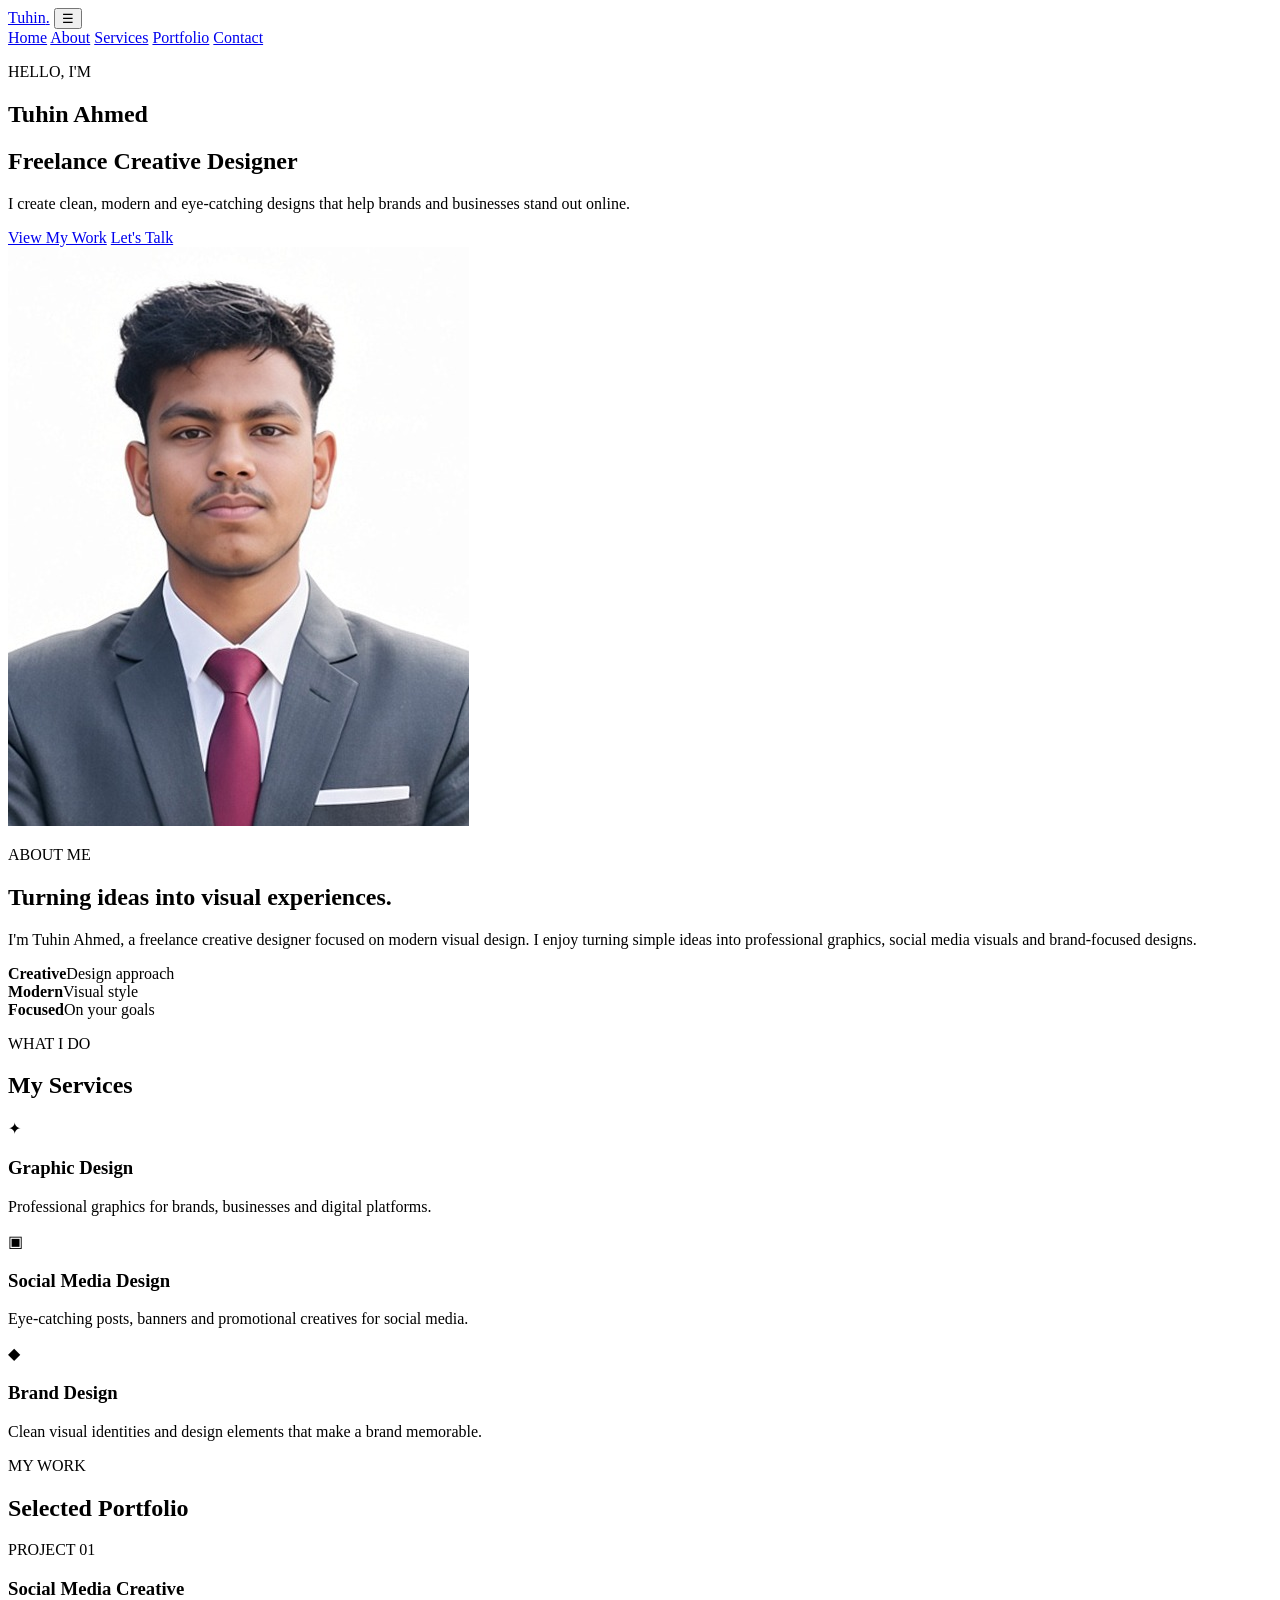
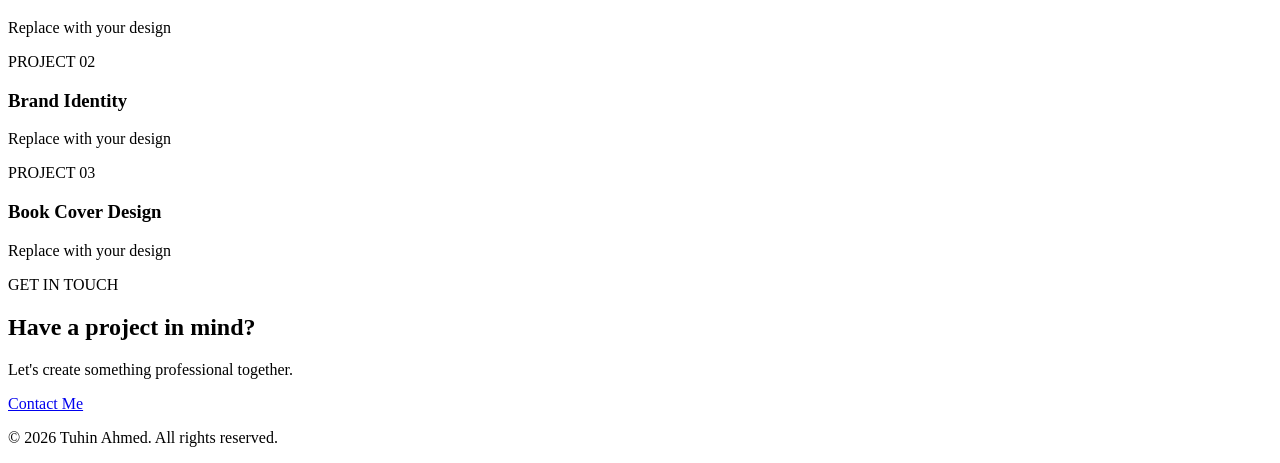
==== index.html @ a7b5da52 "Add files via upload" ====
<!DOCTYPE html>
<html lang="en">
<head>
  <meta charset="UTF-8">
  <meta name="viewport" content="width=device-width, initial-scale=1.0">
  <meta name="description" content="Tuhin Ahmed — Personal Freelancing Portfolio">
  <title>Tuhin Ahmed | Freelance Portfolio</title>
  <link rel="stylesheet" href="style.css">
</head>
<body>
  <header class="header">
    <nav class="nav container">
      <a class="logo" href="#home">Tuhin<span>.</span></a>
      <button class="menu" aria-label="Open menu">☰</button>
      <div class="nav-links">
        <a href="#home">Home</a>
        <a href="#about">About</a>
        <a href="#services">Services</a>
        <a href="#portfolio">Portfolio</a>
        <a href="#contact">Contact</a>
      </div>
    </nav>
  </header>

  <main>
    <section id="home" class="hero container">
      <div class="hero-text">
        <p class="eyebrow">HELLO, I'M</p>
        <h1>Tuhin <span>Ahmed</span></h1>
        <h2>Freelance Creative Designer</h2>
        <p class="intro">I create clean, modern and eye-catching designs that help brands and businesses stand out online.</p>
        <div class="buttons">
          <a class="btn primary" href="#portfolio">View My Work</a>
          <a class="btn secondary" href="#contact">Let's Talk</a>
        </div>
      </div>
      <div class="hero-photo">
        <div class="photo-ring"></div>
        <img src="profile.jpg" alt="Tuhin Ahmed">
      </div>
    </section>

    <section id="about" class="section">
      <div class="container">
        <p class="eyebrow">ABOUT ME</p>
        <h2 class="section-title">Turning ideas into <span>visual experiences.</span></h2>
        <p class="section-text">I'm Tuhin Ahmed, a freelance creative designer focused on modern visual design. I enjoy turning simple ideas into professional graphics, social media visuals and brand-focused designs.</p>
        <div class="stats">
          <div><strong>Creative</strong><span>Design approach</span></div>
          <div><strong>Modern</strong><span>Visual style</span></div>
          <div><strong>Focused</strong><span>On your goals</span></div>
        </div>
      </div>
    </section>

    <section id="services" class="section alt">
      <div class="container">
        <p class="eyebrow">WHAT I DO</p>
        <h2 class="section-title">My <span>Services</span></h2>
        <div class="cards">
          <article class="card"><div class="icon">✦</div><h3>Graphic Design</h3><p>Professional graphics for brands, businesses and digital platforms.</p></article>
          <article class="card"><div class="icon">▣</div><h3>Social Media Design</h3><p>Eye-catching posts, banners and promotional creatives for social media.</p></article>
          <article class="card"><div class="icon">◆</div><h3>Brand Design</h3><p>Clean visual identities and design elements that make a brand memorable.</p></article>
        </div>
      </div>
    </section>

    <section id="portfolio" class="section">
      <div class="container">
        <p class="eyebrow">MY WORK</p>
        <h2 class="section-title">Selected <span>Portfolio</span></h2>
        <div class="portfolio-grid">
          <div class="work"><div class="work-placeholder">PROJECT 01</div><h3>Social Media Creative</h3><p>Replace with your design</p></div>
          <div class="work"><div class="work-placeholder">PROJECT 02</div><h3>Brand Identity</h3><p>Replace with your design</p></div>
          <div class="work"><div class="work-placeholder">PROJECT 03</div><h3>Book Cover Design</h3><p>Replace with your design</p></div>
        </div>
      </div>
    </section>

    <section id="contact" class="section contact">
      <div class="container contact-box">
        <div>
          <p class="eyebrow">GET IN TOUCH</p>
          <h2>Have a project in mind?</h2>
          <p>Let's create something professional together.</p>
        </div>
        <a class="btn primary" href="mailto:your@email.com">Contact Me</a>
      </div>
    </section>
  </main>

  <footer>
    <p>© 2026 Tuhin Ahmed. All rights reserved.</p>
  </footer>

  <script src="script.js"></script>
</body>
</html>
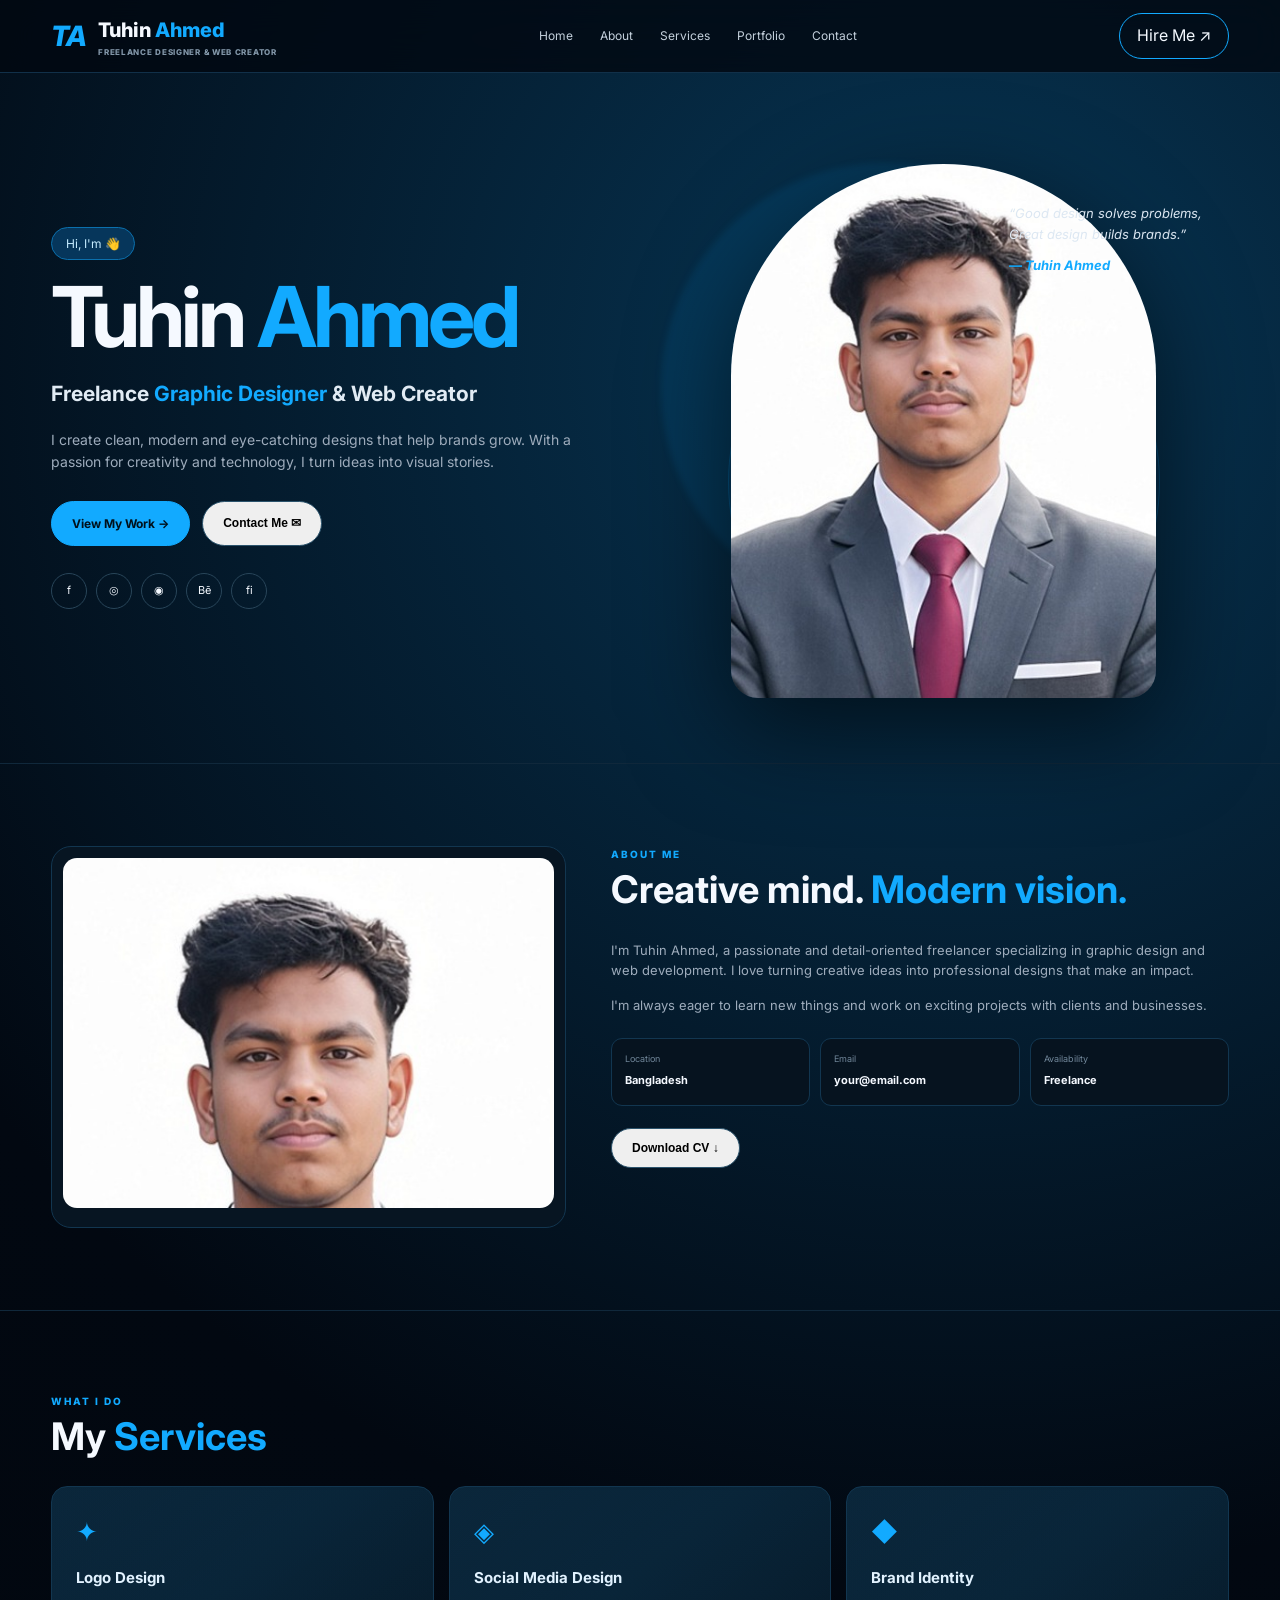
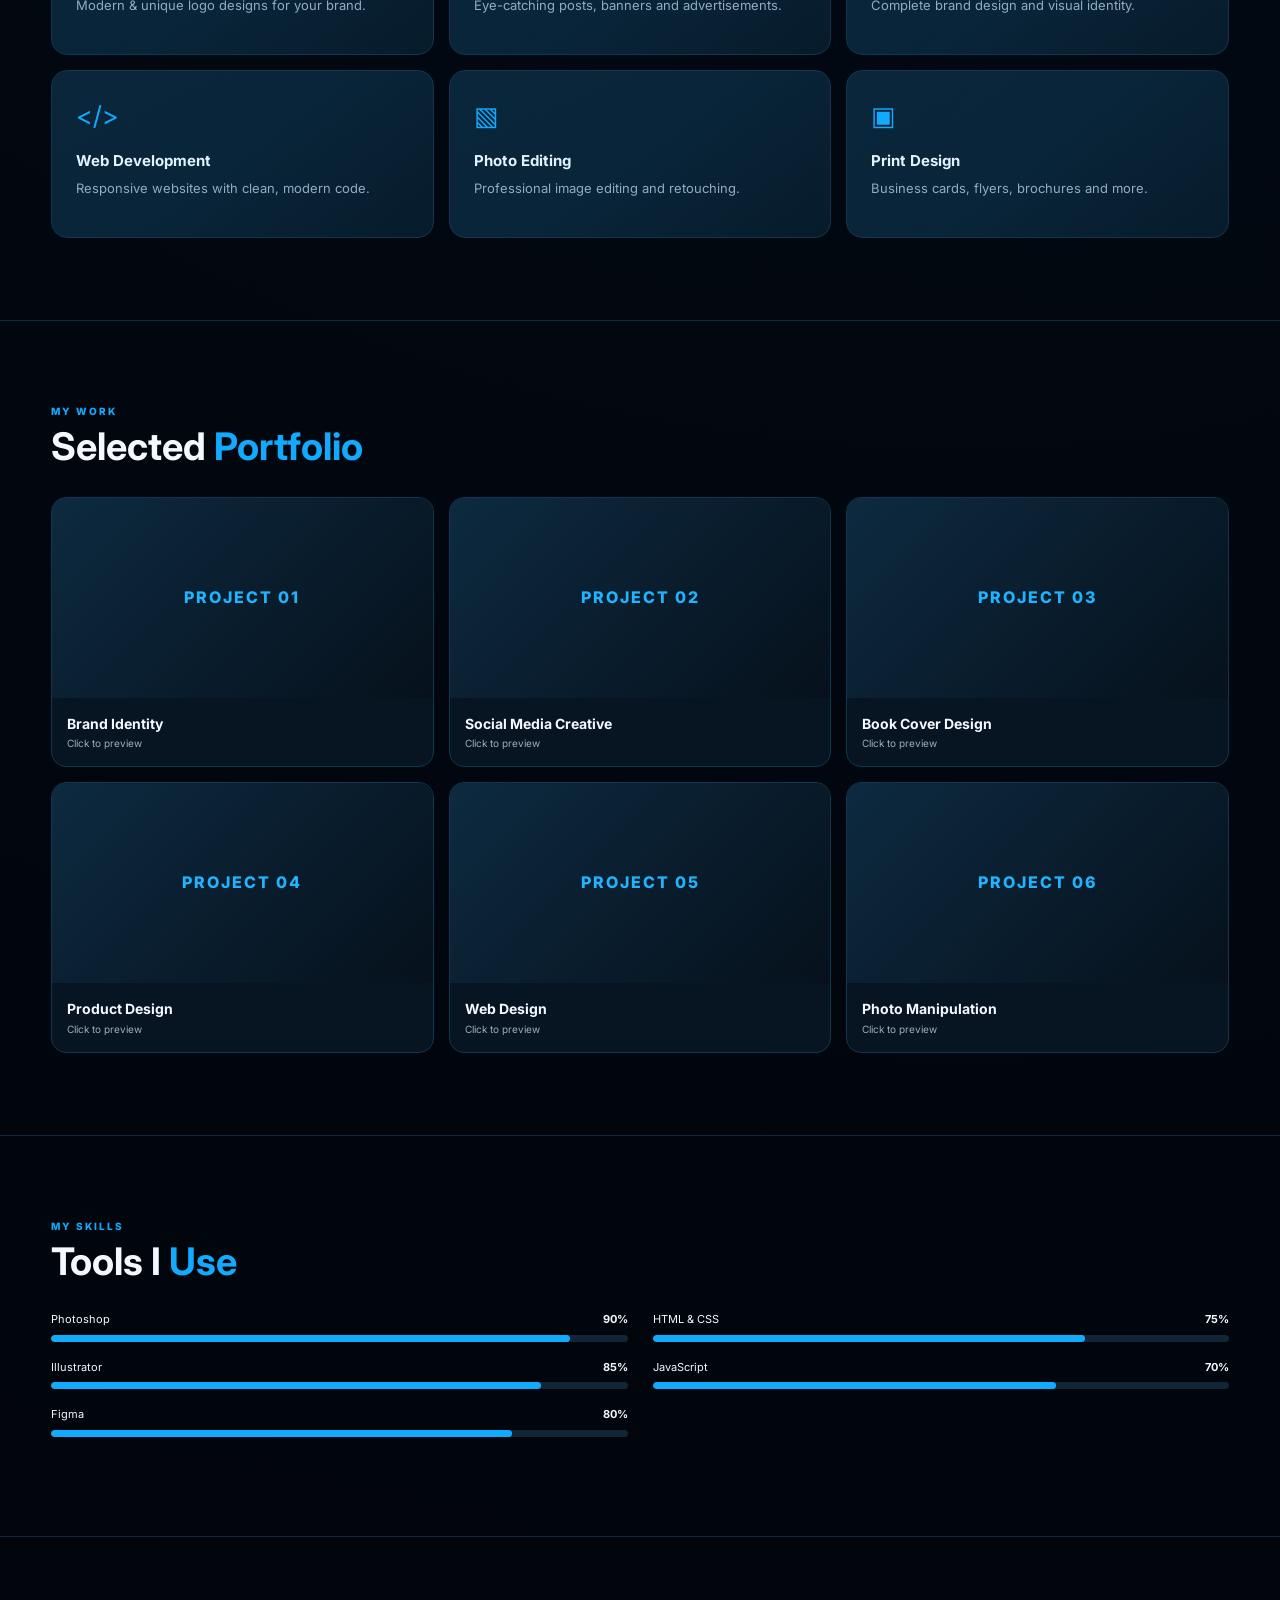
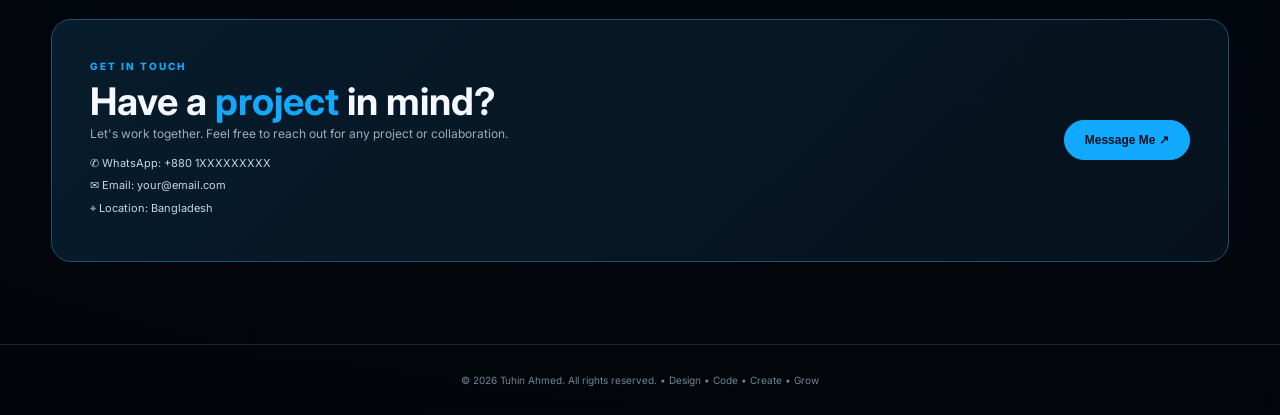
==== commit cce29f31: "Add files via upload" ====
--- a/index.html
+++ b/index.html
@@ -1,98 +1,97 @@
 <!DOCTYPE html>
 <html lang="en">
 <head>
-  <meta charset="UTF-8">
-  <meta name="viewport" content="width=device-width, initial-scale=1.0">
-  <meta name="description" content="Tuhin Ahmed — Personal Freelancing Portfolio">
-  <title>Tuhin Ahmed | Freelance Portfolio</title>
-  <link rel="stylesheet" href="style.css">
+<meta charset="UTF-8">
+<meta name="viewport" content="width=device-width, initial-scale=1.0">
+<title>Tuhin Ahmed | Premium Portfolio</title>
+<meta name="description" content="Tuhin Ahmed — Freelance Graphic Designer & Web Creator">
+<link rel="preconnect" href="https://fonts.googleapis.com">
+<link rel="preconnect" href="https://fonts.gstatic.com" crossorigin>
+<link href="https://fonts.googleapis.com/css2?family=Inter:wght@400;500;600;700;800&display=swap" rel="stylesheet">
+<style>
+:root{--bg:#020811;--panel:#071522;--text:#f5f9ff;--muted:#9eacbc;--blue:#12aaff;--line:#123650;--max:1180px}
+*{box-sizing:border-box;margin:0;padding:0}html{scroll-behavior:smooth}
+body{font-family:Inter,Arial,sans-serif;background:radial-gradient(circle at 75% 10%,#073655 0,#020811 36%,#01050a 100%);color:var(--text);line-height:1.6;overflow-x:hidden}
+body.modal-open{overflow:hidden}a{text-decoration:none;color:inherit}.container{width:min(var(--max),92%);margin:auto}
+header{position:sticky;top:0;z-index:50;background:#020811cc;backdrop-filter:blur(18px);border-bottom:1px solid #113049}
+nav{height:72px;display:flex;align-items:center;justify-content:space-between}.brand{display:flex;gap:11px;align-items:center;font-weight:800;font-size:20px}.brand-mark{font-style:italic;color:var(--blue);font-size:28px}.brand span,h1 span,.section-title span{color:var(--blue)}
+.brand small{display:block;color:#8196a8;font-size:8px;letter-spacing:.7px}.navlinks{display:flex;gap:27px;color:#c4d0dc;font-size:12px}.navlinks a{position:relative}.navlinks a:after{content:"";position:absolute;left:0;bottom:-8px;width:0;height:2px;background:var(--blue);transition:.25s}.navlinks a:hover:after{width:100%}
+.hire{border:1px solid var(--blue);padding:9px 17px;border-radius:30px}.hero{min-height:690px;display:grid;grid-template-columns:1fr 1fr;align-items:center;gap:35px;position:relative}.hero:before{content:"";position:absolute;width:450px;height:450px;right:10%;top:13%;border-radius:50%;background:#009ff51a;filter:blur(3px);animation:pulse 4s infinite}
+.hello{display:inline-block;background:#06365b;border:1px solid #0b70ad;border-radius:30px;padding:6px 14px;color:#c5ecff;font-size:12px;animation:fadeDown .8s both}
+h1{font-size:clamp(50px,7vw,84px);line-height:1;letter-spacing:-4px;margin-top:15px;animation:fadeUp .8s .1s both}.role{font-size:21px;font-weight:700;margin:18px 0;color:#e1ebf4;animation:fadeUp .8s .2s both}.role span{color:var(--blue)}.lead{color:var(--muted);max-width:560px;font-size:14px;animation:fadeUp .8s .3s both}
+.buttons{display:flex;gap:12px;margin:27px 0;animation:fadeUp .8s .4s both}.btn{padding:12px 20px;border-radius:28px;font-weight:700;font-size:12px;border:1px solid #2b536c;cursor:pointer;transition:.25s}.primary{background:var(--blue);color:#00101b;border-color:var(--blue)}.btn:hover{transform:translateY(-3px);box-shadow:0 10px 30px #008ed533}.secondary:hover{border-color:var(--blue)}
+.social{display:flex;gap:9px;animation:fadeUp .8s .5s both}.social a{width:36px;height:36px;border:1px solid #29465a;border-radius:50%;display:grid;place-items:center;font-size:11px;transition:.25s}.social a:hover{transform:translateY(-4px) rotate(6deg);color:var(--blue);border-color:var(--blue)}
+.hero-image{min-height:560px;display:flex;justify-content:center;align-items:flex-end;position:relative;animation:photoIn 1s .2s both}.hero-image:after{content:"";position:absolute;width:430px;height:430px;border-radius:50%;border:1px solid #087fc655;background:#008ee50d;animation:spin 18s linear infinite}.hero-image img{z-index:2;width:min(425px,88%);max-height:570px;object-fit:cover;object-position:center top;border-radius:220px 220px 28px 28px;box-shadow:0 30px 100px #0009;animation:float 4s ease-in-out infinite}
+.quote{position:absolute;z-index:4;right:0;top:65px;width:220px;color:#dce7f2;font-style:italic;font-size:13px;animation:fadeLeft 1s .7s both}.quote b{display:block;color:var(--blue);margin-top:10px}.metrics{display:flex;gap:28px;margin-top:25px}.metric strong{font-size:18px}.metric span{display:block;color:#8294a6;font-size:10px}
+.section{padding:82px 0;border-top:1px solid #10283b}.section-head{margin-bottom:28px}.kicker{color:var(--blue);font-size:10px;font-weight:800;letter-spacing:2px;text-transform:uppercase}.section-title{font-size:38px;line-height:1.15;margin-top:6px}.reveal{opacity:0;transform:translateY(35px);transition:opacity .8s ease,transform .8s ease}.reveal.show{opacity:1;transform:none}
+.about-grid{display:grid;grid-template-columns:1fr 1.2fr;gap:45px}.about-photo{background:var(--panel);border:1px solid var(--line);padding:11px;border-radius:20px;overflow:hidden}.about-photo img{width:100%;height:350px;object-fit:cover;object-position:center top;border-radius:14px;transition:.6s}.about-photo:hover img{transform:scale(1.04)}
+.about p,.card p,.project p{color:var(--muted);font-size:13px;margin-bottom:14px}.info{display:grid;grid-template-columns:repeat(3,1fr);gap:10px;margin:22px 0}.info div{background:#06131f;border:1px solid var(--line);padding:13px;border-radius:11px}.info small{display:block;color:#71879a;font-size:9px}.info b{font-size:11px}
+.cards{display:grid;grid-template-columns:repeat(3,1fr);gap:15px}.card{background:linear-gradient(145deg,#0a1d2d,#06111c);border:1px solid var(--line);padding:24px;border-radius:16px;transition:.3s;position:relative;overflow:hidden}.card:before{content:"";position:absolute;inset:-100%;background:linear-gradient(120deg,transparent,#12aaff18,transparent);transform:rotate(20deg);transition:.5s}.card:hover:before{inset:100%}.card:hover{transform:translateY(-7px);border-color:#1974a4;box-shadow:0 18px 45px #0005}.icon{font-size:26px;color:var(--blue);margin-bottom:13px}.card h3{font-size:15px;margin-bottom:5px}
+.portfolio{display:grid;grid-template-columns:repeat(3,1fr);gap:15px}.project{background:var(--panel);border:1px solid var(--line);border-radius:15px;overflow:hidden;cursor:pointer;transition:.3s}.project:hover{transform:translateY(-6px);border-color:#1974a4}.project-img{height:200px;display:grid;place-items:center;background:linear-gradient(135deg,#0d2a40,#06111c);color:#20b4ff;font-weight:800;letter-spacing:2px}.project div:last-child{padding:15px}.project h3{font-size:14px}.project p{font-size:10px;margin:0}
+.skills{display:grid;grid-template-columns:1fr 1fr;gap:25px}.skill{margin-bottom:17px}.skilltop{display:flex;justify-content:space-between;font-size:11px;margin-bottom:6px}.bar{height:7px;background:#102536;border-radius:10px;overflow:hidden}.bar i{display:block;height:100%;width:0;background:var(--blue);border-radius:10px;transition:width 1.3s ease}
+.contact-box{background:linear-gradient(135deg,#071c2c,#06111c);border:1px solid #175477;border-radius:20px;padding:38px;display:flex;justify-content:space-between;align-items:center;gap:25px}.contact-box p{color:var(--muted);font-size:12px}.contact-details{font-size:11px;color:#c7d6e3;margin-top:12px}.contact-details div{margin:5px 0}
+footer{border-top:1px solid #10283b;padding:27px;text-align:center;color:#718597;font-size:10px}
+#modal{position:fixed;inset:0;z-index:100;display:none;place-items:center;background:#000b;backdrop-filter:blur(8px);padding:20px}#modal.open{display:grid;animation:fade .25s}.modal-box{width:min(520px,95vw);background:#071522;border:1px solid #1c6188;border-radius:20px;padding:28px;box-shadow:0 30px 100px #000;animation:pop .35s}.close{float:right;border:0;background:#102a3d;color:#fff;border-radius:50%;width:32px;height:32px;cursor:pointer}.modal-box h2{margin:5px 0 10px}.modal-box p{color:var(--muted);font-size:13px;margin-bottom:18px}.modal-box input,.modal-box textarea{width:100%;background:#04101a;border:1px solid #1b3b50;border-radius:10px;padding:12px;color:#fff;margin:6px 0;outline:none}.modal-box input:focus,.modal-box textarea:focus{border-color:var(--blue)}
+.toast{position:fixed;right:22px;bottom:22px;z-index:120;background:#082136;border:1px solid #1474a7;color:#dff4ff;padding:12px 16px;border-radius:12px;font-size:12px;transform:translateY(100px);opacity:0;transition:.35s}.toast.show{transform:none;opacity:1}
+@keyframes fadeUp{from{opacity:0;transform:translateY(30px)}to{opacity:1;transform:none}}@keyframes fadeDown{from{opacity:0;transform:translateY(-20px)}to{opacity:1;transform:none}}@keyframes fadeLeft{from{opacity:0;transform:translateX(25px)}to{opacity:1;transform:none}}@keyframes photoIn{from{opacity:0;transform:scale(.9) translateY(30px)}to{opacity:1;transform:none}}@keyframes float{50%{transform:translateY(-10px)}}@keyframes spin{to{transform:rotate(360deg)}}@keyframes pulse{50%{transform:scale(1.08);opacity:.65}}@keyframes fade{from{opacity:0}}@keyframes pop{from{transform:scale(.85);opacity:0}to{transform:none;opacity:1}}
+@media(max-width:800px){.navlinks{display:none}.hero{grid-template-columns:1fr;text-align:center;padding:50px 0}.hero-image{order:-1;min-height:410px}.hero-image img{width:275px}.quote{right:3%;top:15px}.lead{margin:auto}.buttons,.social,.metrics{justify-content:center}.about-grid,.skills{grid-template-columns:1fr}.cards,.portfolio{grid-template-columns:1fr}.info{grid-template-columns:1fr}.contact-box{flex-direction:column;text-align:center}.section{padding:65px 0}}
+</style>
 </head>
 <body>
-  <header class="header">
-    <nav class="nav container">
-      <a class="logo" href="#home">Tuhin<span>.</span></a>
-      <button class="menu" aria-label="Open menu">☰</button>
-      <div class="nav-links">
-        <a href="#home">Home</a>
-        <a href="#about">About</a>
-        <a href="#services">Services</a>
-        <a href="#portfolio">Portfolio</a>
-        <a href="#contact">Contact</a>
-      </div>
-    </nav>
-  </header>
+<header><nav class="container">
+<a class="brand" href="#home"><i class="brand-mark">TA</i><div>Tuhin <span>Ahmed</span><small>FREELANCE DESIGNER & WEB CREATOR</small></div></a>
+<div class="navlinks"><a href="#home">Home</a><a href="#about">About</a><a href="#services">Services</a><a href="#portfolio">Portfolio</a><a href="#contact">Contact</a></div>
+<a class="hire" href="#contact">Hire Me ↗</a>
+</nav></header>
 
-  <main>
-    <section id="home" class="hero container">
-      <div class="hero-text">
-        <p class="eyebrow">HELLO, I'M</p>
-        <h1>Tuhin <span>Ahmed</span></h1>
-        <h2>Freelance Creative Designer</h2>
-        <p class="intro">I create clean, modern and eye-catching designs that help brands and businesses stand out online.</p>
-        <div class="buttons">
-          <a class="btn primary" href="#portfolio">View My Work</a>
-          <a class="btn secondary" href="#contact">Let's Talk</a>
-        </div>
-      </div>
-      <div class="hero-photo">
-        <div class="photo-ring"></div>
-        <img src="profile.jpg" alt="Tuhin Ahmed">
-      </div>
-    </section>
+<main>
+<section id="home" class="hero container">
+<div><div class="hello">Hi, I'm 👋</div><h1>Tuhin <span>Ahmed</span></h1><div class="role">Freelance <span>Graphic Designer</span> & Web Creator</div><p class="lead">I create clean, modern and eye-catching designs that help brands grow. With a passion for creativity and technology, I turn ideas into visual stories.</p>
+<div class="buttons"><a class="btn primary" href="#portfolio">View My Work →</a><button class="btn secondary" onclick="openContact()">Contact Me ✉</button></div>
+<div class="social"><a href="#" onclick="demoToast('Add your Facebook link')">f</a><a href="#" onclick="demoToast('Add your Instagram link')">◎</a><a href="#" onclick="demoToast('Add your WhatsApp link')">◉</a><a href="#" onclick="demoToast('Add your Behance link')">Bē</a><a href="#" onclick="demoToast('Add your Fiverr link')">fi</a></div></div>
+<div class="hero-image"><div class="quote">“Good design solves problems,<br>Great design builds brands.”<b>— Tuhin Ahmed</b></div><img src="profile.jpg" alt="Tuhin Ahmed"></div>
+</section>
 
-    <section id="about" class="section">
-      <div class="container">
-        <p class="eyebrow">ABOUT ME</p>
-        <h2 class="section-title">Turning ideas into <span>visual experiences.</span></h2>
-        <p class="section-text">I'm Tuhin Ahmed, a freelance creative designer focused on modern visual design. I enjoy turning simple ideas into professional graphics, social media visuals and brand-focused designs.</p>
-        <div class="stats">
-          <div><strong>Creative</strong><span>Design approach</span></div>
-          <div><strong>Modern</strong><span>Visual style</span></div>
-          <div><strong>Focused</strong><span>On your goals</span></div>
-        </div>
-      </div>
-    </section>
+<section id="about" class="section reveal"><div class="container about-grid"><div class="about-photo"><img src="profile.jpg" alt="Tuhin Ahmed"></div><div class="about"><div class="section-head"><div class="kicker">About Me</div><h2 class="section-title">Creative mind. <span>Modern vision.</span></h2></div><p>I'm Tuhin Ahmed, a passionate and detail-oriented freelancer specializing in graphic design and web development. I love turning creative ideas into professional designs that make an impact.</p><p>I'm always eager to learn new things and work on exciting projects with clients and businesses.</p><div class="info"><div><small>Location</small><b>Bangladesh</b></div><div><small>Email</small><b>your@email.com</b></div><div><small>Availability</small><b>Freelance</b></div></div><button class="btn secondary" onclick="demoToast('Add your CV file link in index.html')">Download CV ↓</button></div></div></section>
 
-    <section id="services" class="section alt">
-      <div class="container">
-        <p class="eyebrow">WHAT I DO</p>
-        <h2 class="section-title">My <span>Services</span></h2>
-        <div class="cards">
-          <article class="card"><div class="icon">✦</div><h3>Graphic Design</h3><p>Professional graphics for brands, businesses and digital platforms.</p></article>
-          <article class="card"><div class="icon">▣</div><h3>Social Media Design</h3><p>Eye-catching posts, banners and promotional creatives for social media.</p></article>
-          <article class="card"><div class="icon">◆</div><h3>Brand Design</h3><p>Clean visual identities and design elements that make a brand memorable.</p></article>
-        </div>
-      </div>
-    </section>
+<section id="services" class="section reveal"><div class="container"><div class="section-head"><div class="kicker">What I Do</div><h2 class="section-title">My <span>Services</span></h2></div><div class="cards">
+<article class="card"><div class="icon">✦</div><h3>Logo Design</h3><p>Modern & unique logo designs for your brand.</p></article>
+<article class="card"><div class="icon">◈</div><h3>Social Media Design</h3><p>Eye-catching posts, banners and advertisements.</p></article>
+<article class="card"><div class="icon">◆</div><h3>Brand Identity</h3><p>Complete brand design and visual identity.</p></article>
+<article class="card"><div class="icon">&lt;/&gt;</div><h3>Web Development</h3><p>Responsive websites with clean, modern code.</p></article>
+<article class="card"><div class="icon">▧</div><h3>Photo Editing</h3><p>Professional image editing and retouching.</p></article>
+<article class="card"><div class="icon">▣</div><h3>Print Design</h3><p>Business cards, flyers, brochures and more.</p></article>
+</div></div></section>
 
-    <section id="portfolio" class="section">
-      <div class="container">
-        <p class="eyebrow">MY WORK</p>
-        <h2 class="section-title">Selected <span>Portfolio</span></h2>
-        <div class="portfolio-grid">
-          <div class="work"><div class="work-placeholder">PROJECT 01</div><h3>Social Media Creative</h3><p>Replace with your design</p></div>
-          <div class="work"><div class="work-placeholder">PROJECT 02</div><h3>Brand Identity</h3><p>Replace with your design</p></div>
-          <div class="work"><div class="work-placeholder">PROJECT 03</div><h3>Book Cover Design</h3><p>Replace with your design</p></div>
-        </div>
-      </div>
-    </section>
+<section id="portfolio" class="section reveal"><div class="container"><div class="section-head"><div class="kicker">My Work</div><h2 class="section-title">Selected <span>Portfolio</span></h2></div><div class="portfolio">
+<article class="project" onclick="openProject('Brand Identity','Replace this preview with your real logo/branding project.')"><div class="project-img">PROJECT 01</div><div><h3>Brand Identity</h3><p>Click to preview</p></div></article>
+<article class="project" onclick="openProject('Social Media Creative','Replace this preview with your real social media design.')"><div class="project-img">PROJECT 02</div><div><h3>Social Media Creative</h3><p>Click to preview</p></div></article>
+<article class="project" onclick="openProject('Book Cover Design','Replace this preview with your real book cover.')"><div class="project-img">PROJECT 03</div><div><h3>Book Cover Design</h3><p>Click to preview</p></div></article>
+<article class="project" onclick="openProject('Product Design','Replace this preview with your product manipulation work.')"><div class="project-img">PROJECT 04</div><div><h3>Product Design</h3><p>Click to preview</p></div></article>
+<article class="project" onclick="openProject('Web Design','Replace this preview with your website project.')"><div class="project-img">PROJECT 05</div><div><h3>Web Design</h3><p>Click to preview</p></div></article>
+<article class="project" onclick="openProject('Photo Manipulation','Replace this preview with your photo manipulation project.')"><div class="project-img">PROJECT 06</div><div><h3>Photo Manipulation</h3><p>Click to preview</p></div></article>
+</div></div></section>
 
-    <section id="contact" class="section contact">
-      <div class="container contact-box">
-        <div>
-          <p class="eyebrow">GET IN TOUCH</p>
-          <h2>Have a project in mind?</h2>
-          <p>Let's create something professional together.</p>
-        </div>
-        <a class="btn primary" href="mailto:your@email.com">Contact Me</a>
-      </div>
-    </section>
-  </main>
+<section class="section reveal"><div class="container"><div class="section-head"><div class="kicker">My Skills</div><h2 class="section-title">Tools I <span>Use</span></h2></div><div class="skills">
+<div><div class="skill"><div class="skilltop"><span>Photoshop</span><b>90%</b></div><div class="bar"><i data-width="90%"></i></div></div><div class="skill"><div class="skilltop"><span>Illustrator</span><b>85%</b></div><div class="bar"><i data-width="85%"></i></div></div><div class="skill"><div class="skilltop"><span>Figma</span><b>80%</b></div><div class="bar"><i data-width="80%"></i></div></div></div>
+<div><div class="skill"><div class="skilltop"><span>HTML & CSS</span><b>75%</b></div><div class="bar"><i data-width="75%"></i></div></div><div class="skill"><div class="skilltop"><span>JavaScript</span><b>70%</b></div><div class="bar"><i data-width="70%"></i></div></div></div>
+</div></div></section>
 
-  <footer>
-    <p>© 2026 Tuhin Ahmed. All rights reserved.</p>
-  </footer>
+<section id="contact" class="section reveal"><div class="container contact-box"><div><div class="kicker">Get In Touch</div><h2 class="section-title">Have a <span>project</span> in mind?</h2><p>Let's work together. Feel free to reach out for any project or collaboration.</p><div class="contact-details"><div>✆ WhatsApp: +880 1XXXXXXXXX</div><div>✉ Email: your@email.com</div><div>⌖ Location: Bangladesh</div></div></div><button class="btn primary" onclick="openContact()">Message Me ↗</button></div></section>
+</main>
+<footer>© 2026 Tuhin Ahmed. All rights reserved. • Design • Code • Create • Grow</footer>
 
-  <script src="script.js"></script>
+<div id="modal" onclick="closeModal(event)"><div class="modal-box" id="modalContent"><button class="close" onclick="closeModal()">×</button></div></div>
+<div class="toast" id="toast"></div>
+
+<script>
+const modal=document.getElementById('modal'), content=document.getElementById('modalContent');
+function openContact(){content.innerHTML=`<button class="close" onclick="closeModal()">×</button><div class="kicker">Contact Me</div><h2>Let's work together 🚀</h2><p>Fill this demo form, then replace the email/WhatsApp details with your real ones.</p><input placeholder="Your name"><input placeholder="Your email"><textarea rows="4" placeholder="Tell me about your project"></textarea><button class="btn primary" onclick="demoToast('Connect this form to your email or WhatsApp');closeModal()">Send Message</button>`;modal.classList.add('open');document.body.classList.add('modal-open')}
+function openProject(title,desc){content.innerHTML=`<button class="close" onclick="closeModal()">×</button><div class="kicker">Portfolio Preview</div><h2>${title}</h2><p>${desc}</p><div class="project-img" style="height:220px;border-radius:12px">YOUR PROJECT IMAGE</div><br><button class="btn primary" onclick="demoToast('Replace this preview with your real project image')">Edit Project</button>`;modal.classList.add('open');document.body.classList.add('modal-open')}
+function closeModal(e){if(!e||e.target===modal||e.target.classList.contains('close')){modal.classList.remove('open');document.body.classList.remove('modal-open')}}
+function demoToast(msg){event?.preventDefault?.();const t=document.getElementById('toast');t.textContent=msg;t.classList.add('show');setTimeout(()=>t.classList.remove('show'),2600)}
+const observer=new IntersectionObserver(entries=>entries.forEach(x=>{if(x.isIntersecting){x.target.classList.add('show');x.target.querySelectorAll('.bar i').forEach(i=>i.style.width=i.dataset.width)}}),{threshold:.12});
+document.querySelectorAll('.reveal').forEach(x=>observer.observe(x));
+</script>
 </body>
-</html>
+</html>
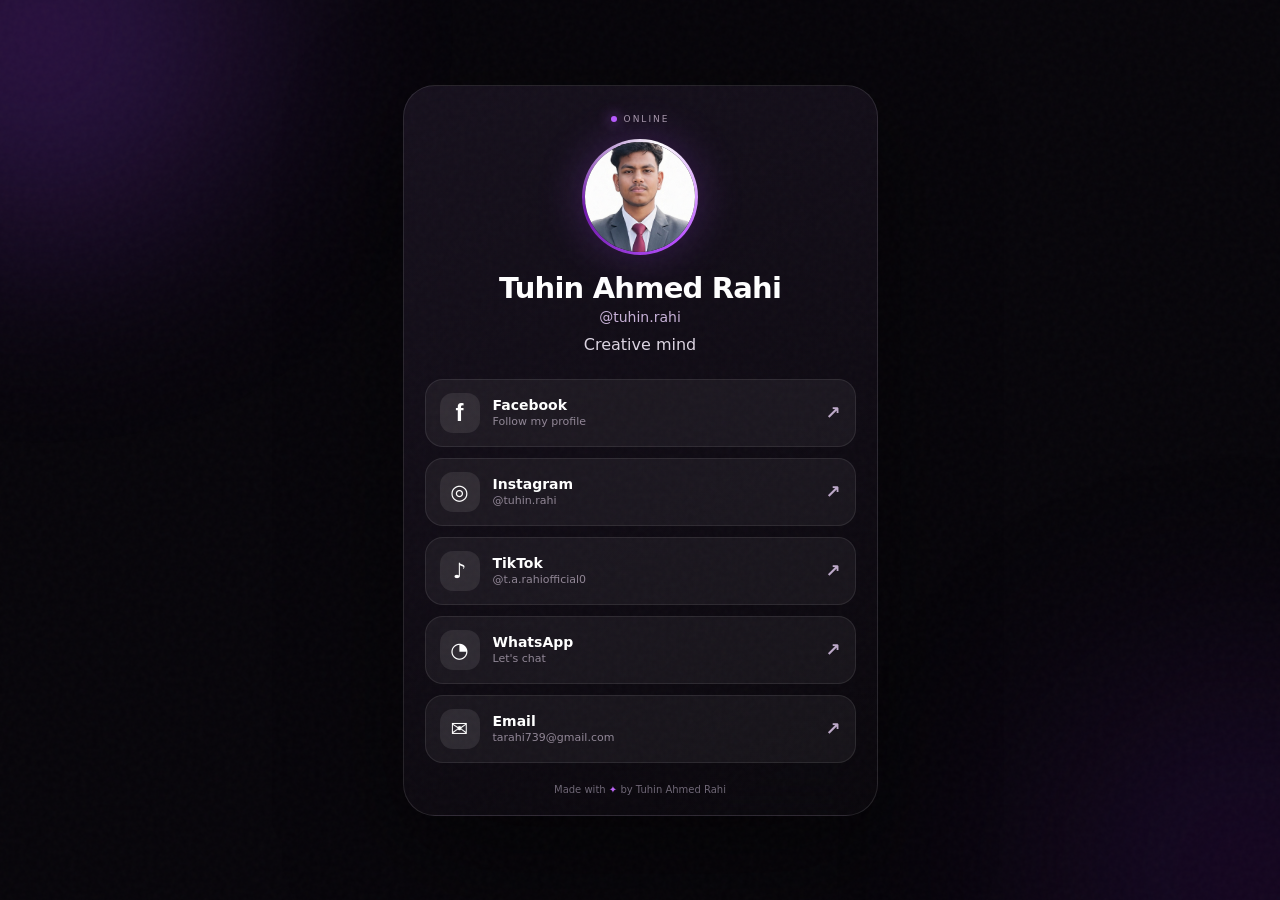
==== commit 5cfb0d94: "Add files via upload" ====
--- a/index.html
+++ b/index.html
@@ -1,97 +1 @@
-<!DOCTYPE html>
-<html lang="en">
-<head>
-<meta charset="UTF-8">
-<meta name="viewport" content="width=device-width, initial-scale=1.0">
-<title>Tuhin Ahmed | Premium Portfolio</title>
-<meta name="description" content="Tuhin Ahmed — Freelance Graphic Designer & Web Creator">
-<link rel="preconnect" href="https://fonts.googleapis.com">
-<link rel="preconnect" href="https://fonts.gstatic.com" crossorigin>
-<link href="https://fonts.googleapis.com/css2?family=Inter:wght@400;500;600;700;800&display=swap" rel="stylesheet">
-<style>
-:root{--bg:#020811;--panel:#071522;--text:#f5f9ff;--muted:#9eacbc;--blue:#12aaff;--line:#123650;--max:1180px}
-*{box-sizing:border-box;margin:0;padding:0}html{scroll-behavior:smooth}
-body{font-family:Inter,Arial,sans-serif;background:radial-gradient(circle at 75% 10%,#073655 0,#020811 36%,#01050a 100%);color:var(--text);line-height:1.6;overflow-x:hidden}
-body.modal-open{overflow:hidden}a{text-decoration:none;color:inherit}.container{width:min(var(--max),92%);margin:auto}
-header{position:sticky;top:0;z-index:50;background:#020811cc;backdrop-filter:blur(18px);border-bottom:1px solid #113049}
-nav{height:72px;display:flex;align-items:center;justify-content:space-between}.brand{display:flex;gap:11px;align-items:center;font-weight:800;font-size:20px}.brand-mark{font-style:italic;color:var(--blue);font-size:28px}.brand span,h1 span,.section-title span{color:var(--blue)}
-.brand small{display:block;color:#8196a8;font-size:8px;letter-spacing:.7px}.navlinks{display:flex;gap:27px;color:#c4d0dc;font-size:12px}.navlinks a{position:relative}.navlinks a:after{content:"";position:absolute;left:0;bottom:-8px;width:0;height:2px;background:var(--blue);transition:.25s}.navlinks a:hover:after{width:100%}
-.hire{border:1px solid var(--blue);padding:9px 17px;border-radius:30px}.hero{min-height:690px;display:grid;grid-template-columns:1fr 1fr;align-items:center;gap:35px;position:relative}.hero:before{content:"";position:absolute;width:450px;height:450px;right:10%;top:13%;border-radius:50%;background:#009ff51a;filter:blur(3px);animation:pulse 4s infinite}
-.hello{display:inline-block;background:#06365b;border:1px solid #0b70ad;border-radius:30px;padding:6px 14px;color:#c5ecff;font-size:12px;animation:fadeDown .8s both}
-h1{font-size:clamp(50px,7vw,84px);line-height:1;letter-spacing:-4px;margin-top:15px;animation:fadeUp .8s .1s both}.role{font-size:21px;font-weight:700;margin:18px 0;color:#e1ebf4;animation:fadeUp .8s .2s both}.role span{color:var(--blue)}.lead{color:var(--muted);max-width:560px;font-size:14px;animation:fadeUp .8s .3s both}
-.buttons{display:flex;gap:12px;margin:27px 0;animation:fadeUp .8s .4s both}.btn{padding:12px 20px;border-radius:28px;font-weight:700;font-size:12px;border:1px solid #2b536c;cursor:pointer;transition:.25s}.primary{background:var(--blue);color:#00101b;border-color:var(--blue)}.btn:hover{transform:translateY(-3px);box-shadow:0 10px 30px #008ed533}.secondary:hover{border-color:var(--blue)}
-.social{display:flex;gap:9px;animation:fadeUp .8s .5s both}.social a{width:36px;height:36px;border:1px solid #29465a;border-radius:50%;display:grid;place-items:center;font-size:11px;transition:.25s}.social a:hover{transform:translateY(-4px) rotate(6deg);color:var(--blue);border-color:var(--blue)}
-.hero-image{min-height:560px;display:flex;justify-content:center;align-items:flex-end;position:relative;animation:photoIn 1s .2s both}.hero-image:after{content:"";position:absolute;width:430px;height:430px;border-radius:50%;border:1px solid #087fc655;background:#008ee50d;animation:spin 18s linear infinite}.hero-image img{z-index:2;width:min(425px,88%);max-height:570px;object-fit:cover;object-position:center top;border-radius:220px 220px 28px 28px;box-shadow:0 30px 100px #0009;animation:float 4s ease-in-out infinite}
-.quote{position:absolute;z-index:4;right:0;top:65px;width:220px;color:#dce7f2;font-style:italic;font-size:13px;animation:fadeLeft 1s .7s both}.quote b{display:block;color:var(--blue);margin-top:10px}.metrics{display:flex;gap:28px;margin-top:25px}.metric strong{font-size:18px}.metric span{display:block;color:#8294a6;font-size:10px}
-.section{padding:82px 0;border-top:1px solid #10283b}.section-head{margin-bottom:28px}.kicker{color:var(--blue);font-size:10px;font-weight:800;letter-spacing:2px;text-transform:uppercase}.section-title{font-size:38px;line-height:1.15;margin-top:6px}.reveal{opacity:0;transform:translateY(35px);transition:opacity .8s ease,transform .8s ease}.reveal.show{opacity:1;transform:none}
-.about-grid{display:grid;grid-template-columns:1fr 1.2fr;gap:45px}.about-photo{background:var(--panel);border:1px solid var(--line);padding:11px;border-radius:20px;overflow:hidden}.about-photo img{width:100%;height:350px;object-fit:cover;object-position:center top;border-radius:14px;transition:.6s}.about-photo:hover img{transform:scale(1.04)}
-.about p,.card p,.project p{color:var(--muted);font-size:13px;margin-bottom:14px}.info{display:grid;grid-template-columns:repeat(3,1fr);gap:10px;margin:22px 0}.info div{background:#06131f;border:1px solid var(--line);padding:13px;border-radius:11px}.info small{display:block;color:#71879a;font-size:9px}.info b{font-size:11px}
-.cards{display:grid;grid-template-columns:repeat(3,1fr);gap:15px}.card{background:linear-gradient(145deg,#0a1d2d,#06111c);border:1px solid var(--line);padding:24px;border-radius:16px;transition:.3s;position:relative;overflow:hidden}.card:before{content:"";position:absolute;inset:-100%;background:linear-gradient(120deg,transparent,#12aaff18,transparent);transform:rotate(20deg);transition:.5s}.card:hover:before{inset:100%}.card:hover{transform:translateY(-7px);border-color:#1974a4;box-shadow:0 18px 45px #0005}.icon{font-size:26px;color:var(--blue);margin-bottom:13px}.card h3{font-size:15px;margin-bottom:5px}
-.portfolio{display:grid;grid-template-columns:repeat(3,1fr);gap:15px}.project{background:var(--panel);border:1px solid var(--line);border-radius:15px;overflow:hidden;cursor:pointer;transition:.3s}.project:hover{transform:translateY(-6px);border-color:#1974a4}.project-img{height:200px;display:grid;place-items:center;background:linear-gradient(135deg,#0d2a40,#06111c);color:#20b4ff;font-weight:800;letter-spacing:2px}.project div:last-child{padding:15px}.project h3{font-size:14px}.project p{font-size:10px;margin:0}
-.skills{display:grid;grid-template-columns:1fr 1fr;gap:25px}.skill{margin-bottom:17px}.skilltop{display:flex;justify-content:space-between;font-size:11px;margin-bottom:6px}.bar{height:7px;background:#102536;border-radius:10px;overflow:hidden}.bar i{display:block;height:100%;width:0;background:var(--blue);border-radius:10px;transition:width 1.3s ease}
-.contact-box{background:linear-gradient(135deg,#071c2c,#06111c);border:1px solid #175477;border-radius:20px;padding:38px;display:flex;justify-content:space-between;align-items:center;gap:25px}.contact-box p{color:var(--muted);font-size:12px}.contact-details{font-size:11px;color:#c7d6e3;margin-top:12px}.contact-details div{margin:5px 0}
-footer{border-top:1px solid #10283b;padding:27px;text-align:center;color:#718597;font-size:10px}
-#modal{position:fixed;inset:0;z-index:100;display:none;place-items:center;background:#000b;backdrop-filter:blur(8px);padding:20px}#modal.open{display:grid;animation:fade .25s}.modal-box{width:min(520px,95vw);background:#071522;border:1px solid #1c6188;border-radius:20px;padding:28px;box-shadow:0 30px 100px #000;animation:pop .35s}.close{float:right;border:0;background:#102a3d;color:#fff;border-radius:50%;width:32px;height:32px;cursor:pointer}.modal-box h2{margin:5px 0 10px}.modal-box p{color:var(--muted);font-size:13px;margin-bottom:18px}.modal-box input,.modal-box textarea{width:100%;background:#04101a;border:1px solid #1b3b50;border-radius:10px;padding:12px;color:#fff;margin:6px 0;outline:none}.modal-box input:focus,.modal-box textarea:focus{border-color:var(--blue)}
-.toast{position:fixed;right:22px;bottom:22px;z-index:120;background:#082136;border:1px solid #1474a7;color:#dff4ff;padding:12px 16px;border-radius:12px;font-size:12px;transform:translateY(100px);opacity:0;transition:.35s}.toast.show{transform:none;opacity:1}
-@keyframes fadeUp{from{opacity:0;transform:translateY(30px)}to{opacity:1;transform:none}}@keyframes fadeDown{from{opacity:0;transform:translateY(-20px)}to{opacity:1;transform:none}}@keyframes fadeLeft{from{opacity:0;transform:translateX(25px)}to{opacity:1;transform:none}}@keyframes photoIn{from{opacity:0;transform:scale(.9) translateY(30px)}to{opacity:1;transform:none}}@keyframes float{50%{transform:translateY(-10px)}}@keyframes spin{to{transform:rotate(360deg)}}@keyframes pulse{50%{transform:scale(1.08);opacity:.65}}@keyframes fade{from{opacity:0}}@keyframes pop{from{transform:scale(.85);opacity:0}to{transform:none;opacity:1}}
-@media(max-width:800px){.navlinks{display:none}.hero{grid-template-columns:1fr;text-align:center;padding:50px 0}.hero-image{order:-1;min-height:410px}.hero-image img{width:275px}.quote{right:3%;top:15px}.lead{margin:auto}.buttons,.social,.metrics{justify-content:center}.about-grid,.skills{grid-template-columns:1fr}.cards,.portfolio{grid-template-columns:1fr}.info{grid-template-columns:1fr}.contact-box{flex-direction:column;text-align:center}.section{padding:65px 0}}
-</style>
-</head>
-<body>
-<header><nav class="container">
-<a class="brand" href="#home"><i class="brand-mark">TA</i><div>Tuhin <span>Ahmed</span><small>FREELANCE DESIGNER & WEB CREATOR</small></div></a>
-<div class="navlinks"><a href="#home">Home</a><a href="#about">About</a><a href="#services">Services</a><a href="#portfolio">Portfolio</a><a href="#contact">Contact</a></div>
-<a class="hire" href="#contact">Hire Me ↗</a>
-</nav></header>
-
-<main>
-<section id="home" class="hero container">
-<div><div class="hello">Hi, I'm 👋</div><h1>Tuhin <span>Ahmed</span></h1><div class="role">Freelance <span>Graphic Designer</span> & Web Creator</div><p class="lead">I create clean, modern and eye-catching designs that help brands grow. With a passion for creativity and technology, I turn ideas into visual stories.</p>
-<div class="buttons"><a class="btn primary" href="#portfolio">View My Work →</a><button class="btn secondary" onclick="openContact()">Contact Me ✉</button></div>
-<div class="social"><a href="#" onclick="demoToast('Add your Facebook link')">f</a><a href="#" onclick="demoToast('Add your Instagram link')">◎</a><a href="#" onclick="demoToast('Add your WhatsApp link')">◉</a><a href="#" onclick="demoToast('Add your Behance link')">Bē</a><a href="#" onclick="demoToast('Add your Fiverr link')">fi</a></div></div>
-<div class="hero-image"><div class="quote">“Good design solves problems,<br>Great design builds brands.”<b>— Tuhin Ahmed</b></div><img src="profile.jpg" alt="Tuhin Ahmed"></div>
-</section>
-
-<section id="about" class="section reveal"><div class="container about-grid"><div class="about-photo"><img src="profile.jpg" alt="Tuhin Ahmed"></div><div class="about"><div class="section-head"><div class="kicker">About Me</div><h2 class="section-title">Creative mind. <span>Modern vision.</span></h2></div><p>I'm Tuhin Ahmed, a passionate and detail-oriented freelancer specializing in graphic design and web development. I love turning creative ideas into professional designs that make an impact.</p><p>I'm always eager to learn new things and work on exciting projects with clients and businesses.</p><div class="info"><div><small>Location</small><b>Bangladesh</b></div><div><small>Email</small><b>your@email.com</b></div><div><small>Availability</small><b>Freelance</b></div></div><button class="btn secondary" onclick="demoToast('Add your CV file link in index.html')">Download CV ↓</button></div></div></section>
-
-<section id="services" class="section reveal"><div class="container"><div class="section-head"><div class="kicker">What I Do</div><h2 class="section-title">My <span>Services</span></h2></div><div class="cards">
-<article class="card"><div class="icon">✦</div><h3>Logo Design</h3><p>Modern & unique logo designs for your brand.</p></article>
-<article class="card"><div class="icon">◈</div><h3>Social Media Design</h3><p>Eye-catching posts, banners and advertisements.</p></article>
-<article class="card"><div class="icon">◆</div><h3>Brand Identity</h3><p>Complete brand design and visual identity.</p></article>
-<article class="card"><div class="icon">&lt;/&gt;</div><h3>Web Development</h3><p>Responsive websites with clean, modern code.</p></article>
-<article class="card"><div class="icon">▧</div><h3>Photo Editing</h3><p>Professional image editing and retouching.</p></article>
-<article class="card"><div class="icon">▣</div><h3>Print Design</h3><p>Business cards, flyers, brochures and more.</p></article>
-</div></div></section>
-
-<section id="portfolio" class="section reveal"><div class="container"><div class="section-head"><div class="kicker">My Work</div><h2 class="section-title">Selected <span>Portfolio</span></h2></div><div class="portfolio">
-<article class="project" onclick="openProject('Brand Identity','Replace this preview with your real logo/branding project.')"><div class="project-img">PROJECT 01</div><div><h3>Brand Identity</h3><p>Click to preview</p></div></article>
-<article class="project" onclick="openProject('Social Media Creative','Replace this preview with your real social media design.')"><div class="project-img">PROJECT 02</div><div><h3>Social Media Creative</h3><p>Click to preview</p></div></article>
-<article class="project" onclick="openProject('Book Cover Design','Replace this preview with your real book cover.')"><div class="project-img">PROJECT 03</div><div><h3>Book Cover Design</h3><p>Click to preview</p></div></article>
-<article class="project" onclick="openProject('Product Design','Replace this preview with your product manipulation work.')"><div class="project-img">PROJECT 04</div><div><h3>Product Design</h3><p>Click to preview</p></div></article>
-<article class="project" onclick="openProject('Web Design','Replace this preview with your website project.')"><div class="project-img">PROJECT 05</div><div><h3>Web Design</h3><p>Click to preview</p></div></article>
-<article class="project" onclick="openProject('Photo Manipulation','Replace this preview with your photo manipulation project.')"><div class="project-img">PROJECT 06</div><div><h3>Photo Manipulation</h3><p>Click to preview</p></div></article>
-</div></div></section>
-
-<section class="section reveal"><div class="container"><div class="section-head"><div class="kicker">My Skills</div><h2 class="section-title">Tools I <span>Use</span></h2></div><div class="skills">
-<div><div class="skill"><div class="skilltop"><span>Photoshop</span><b>90%</b></div><div class="bar"><i data-width="90%"></i></div></div><div class="skill"><div class="skilltop"><span>Illustrator</span><b>85%</b></div><div class="bar"><i data-width="85%"></i></div></div><div class="skill"><div class="skilltop"><span>Figma</span><b>80%</b></div><div class="bar"><i data-width="80%"></i></div></div></div>
-<div><div class="skill"><div class="skilltop"><span>HTML & CSS</span><b>75%</b></div><div class="bar"><i data-width="75%"></i></div></div><div class="skill"><div class="skilltop"><span>JavaScript</span><b>70%</b></div><div class="bar"><i data-width="70%"></i></div></div></div>
-</div></div></section>
-
-<section id="contact" class="section reveal"><div class="container contact-box"><div><div class="kicker">Get In Touch</div><h2 class="section-title">Have a <span>project</span> in mind?</h2><p>Let's work together. Feel free to reach out for any project or collaboration.</p><div class="contact-details"><div>✆ WhatsApp: +880 1XXXXXXXXX</div><div>✉ Email: your@email.com</div><div>⌖ Location: Bangladesh</div></div></div><button class="btn primary" onclick="openContact()">Message Me ↗</button></div></section>
-</main>
-<footer>© 2026 Tuhin Ahmed. All rights reserved. • Design • Code • Create • Grow</footer>
-
-<div id="modal" onclick="closeModal(event)"><div class="modal-box" id="modalContent"><button class="close" onclick="closeModal()">×</button></div></div>
-<div class="toast" id="toast"></div>
-
-<script>
-const modal=document.getElementById('modal'), content=document.getElementById('modalContent');
-function openContact(){content.innerHTML=`<button class="close" onclick="closeModal()">×</button><div class="kicker">Contact Me</div><h2>Let's work together 🚀</h2><p>Fill this demo form, then replace the email/WhatsApp details with your real ones.</p><input placeholder="Your name"><input placeholder="Your email"><textarea rows="4" placeholder="Tell me about your project"></textarea><button class="btn primary" onclick="demoToast('Connect this form to your email or WhatsApp');closeModal()">Send Message</button>`;modal.classList.add('open');document.body.classList.add('modal-open')}
-function openProject(title,desc){content.innerHTML=`<button class="close" onclick="closeModal()">×</button><div class="kicker">Portfolio Preview</div><h2>${title}</h2><p>${desc}</p><div class="project-img" style="height:220px;border-radius:12px">YOUR PROJECT IMAGE</div><br><button class="btn primary" onclick="demoToast('Replace this preview with your real project image')">Edit Project</button>`;modal.classList.add('open');document.body.classList.add('modal-open')}
-function closeModal(e){if(!e||e.target===modal||e.target.classList.contains('close')){modal.classList.remove('open');document.body.classList.remove('modal-open')}}
-function demoToast(msg){event?.preventDefault?.();const t=document.getElementById('toast');t.textContent=msg;t.classList.add('show');setTimeout(()=>t.classList.remove('show'),2600)}
-const observer=new IntersectionObserver(entries=>entries.forEach(x=>{if(x.isIntersecting){x.target.classList.add('show');x.target.querySelectorAll('.bar i').forEach(i=>i.style.width=i.dataset.width)}}),{threshold:.12});
-document.querySelectorAll('.reveal').forEach(x=>observer.observe(x));
-</script>
-</body>
-</html>+<!doctype html><html lang="en"><head><meta charset="utf-8"><meta name="viewport" content="width=device-width,initial-scale=1"><meta name="theme-color" content="#07050a"><title>Tuhin Ahmed Rahi — Creative Mind</title><link rel="stylesheet" href="style.css"></head><body><div class="noise"></div><div class="orb one"></div><div class="orb two"></div><main><section class="profile"><div class="top"><span class="live-dot"></span><span>ONLINE</span></div><div class="avatar"><img src="profile.jpg" alt="Tuhin Ahmed Rahi"></div><h1>Tuhin Ahmed Rahi</h1><div class="username">@tuhin.rahi</div><p>Creative mind</p><div class="links"><a href="https://www.facebook.com/share/1CRG5ppFG1/" target="_blank" rel="noopener" class="link"><i class="fb">f</i><span><strong>Facebook</strong><small>Follow my profile</small></span><b>↗</b></a><a href="https://www.instagram.com/tuhin.rahi?stkn=ejJudXN5b2J2ajAx" target="_blank" rel="noopener" class="link"><i>◎</i><span><strong>Instagram</strong><small>@tuhin.rahi</small></span><b>↗</b></a><a href="https://www.tiktok.com/@t.a.rahiofficial0?_r=1&_t=ZS-99bEoobSoNA" target="_blank" rel="noopener" class="link"><i>♪</i><span><strong>TikTok</strong><small>@t.a.rahiofficial0</small></span><b>↗</b></a><a href="https://wa.me/8801608542070" target="_blank" rel="noopener" class="link"><i>◔</i><span><strong>WhatsApp</strong><small>Let's chat</small></span><b>↗</b></a><a href="mailto:tarahi739@gmail.com" class="link"><i>✉</i><span><strong>Email</strong><small>tarahi739@gmail.com</small></span><b>↗</b></a></div><footer>Made with <span>✦</span> by Tuhin Ahmed Rahi</footer></section></main></body></html>
--- a/style.css
+++ b/style.css
@@ -0,0 +1 @@
+*{box-sizing:border-box}html,body{margin:0;min-height:100%;font-family:Inter,system-ui,-apple-system,Segoe UI,sans-serif;color:#fff;background:#07050a}body{overflow-x:hidden}.noise{position:fixed;inset:0;opacity:.035;pointer-events:none;z-index:3;background-image:url("data:image/svg+xml,%3Csvg viewBox='0 0 180 180' xmlns='http://www.w3.org/2000/svg'%3E%3Cfilter id='n'%3E%3CfeTurbulence type='fractalNoise' baseFrequency='.9' numOctaves='3' stitchTiles='stitch'/%3E%3C/filter%3E%3Crect width='100%25' height='100%25' filter='url(%23n)' opacity='.8'/%3E%3C/svg%3E")}.orb{position:fixed;width:420px;height:420px;border-radius:50%;filter:blur(110px);opacity:.25}.one{background:#9b3ff2;top:-180px;left:-170px;animation:move 10s ease-in-out infinite}.two{background:#461071;right:-180px;bottom:-180px;animation:move 12s ease-in-out infinite reverse}main{min-height:100vh;display:grid;place-items:center;padding:28px 15px;position:relative;z-index:2}.profile{width:min(475px,100%);padding:22px 21px 20px;border:1px solid rgba(255,255,255,.11);border-radius:32px;background:linear-gradient(150deg,rgba(26,20,34,.82),rgba(10,8,13,.8));backdrop-filter:blur(24px);box-shadow:0 35px 110px rgba(0,0,0,.6);animation:enter .85s cubic-bezier(.2,.8,.2,1)}.top{height:23px;display:flex;align-items:center;justify-content:center;gap:7px;font-size:9px;letter-spacing:2px;color:#a99bab}.live-dot{width:6px;height:6px;border-radius:50%;background:#b95cff;box-shadow:0 0 13px #b95cff;animation:pulse 1.8s infinite}.avatar{position:relative;width:116px;height:116px;margin:8px auto 16px;padding:3px;border-radius:50%;background:conic-gradient(from 20deg,#fff,#b84fff,#6d19a7,#fff);box-shadow:0 0 45px rgba(174,78,255,.25);animation:float 4s ease-in-out infinite}.avatar img{width:100%;height:100%;border-radius:50%;object-fit:cover;background:#120d18;display:block}h1{text-align:center;margin:0;font-size:29px;letter-spacing:-.8px}.username{text-align:center;color:#c8b1d8;font-size:14px;margin-top:4px}p{text-align:center;color:#ddd5e2;margin:10px 0 25px}.links{display:grid;gap:11px}.link{display:flex;align-items:center;gap:13px;text-decoration:none;color:#fff;padding:13px 14px;border-radius:18px;border:1px solid rgba(255,255,255,.085);background:rgba(255,255,255,.05);transition:.28s cubic-bezier(.2,.8,.2,1);opacity:0;transform:translateY(18px);animation:pop .55s forwards}.link:nth-child(1){animation-delay:.12s}.link:nth-child(2){animation-delay:.19s}.link:nth-child(3){animation-delay:.26s}.link:nth-child(4){animation-delay:.33s}.link:nth-child(5){animation-delay:.40s}.link:hover{transform:translateY(-4px) scale(1.012);background:linear-gradient(90deg,rgba(151,65,220,.17),rgba(255,255,255,.055));border-color:rgba(202,135,255,.4);box-shadow:0 15px 35px rgba(120,39,181,.2)}.link i{font-style:normal;width:40px;height:40px;border-radius:13px;display:grid;place-items:center;background:rgba(255,255,255,.085);font-size:21px;font-weight:800}.link .fb{font-family:Arial;font-size:24px}.link span{display:flex;flex-direction:column;gap:2px}.link strong{font-size:14px}.link small{font-size:11px;color:#918696}.link b{margin-left:auto;color:#bda9c9;font-size:18px}footer{text-align:center;color:#6e6675;font-size:10px;margin-top:21px}footer span{color:#bb63f4}@keyframes enter{from{opacity:0;transform:translateY(30px) scale(.96)}to{opacity:1;transform:none}}@keyframes pop{to{opacity:1;transform:none}}@keyframes float{50%{transform:translateY(-6px)}}@keyframes move{50%{transform:translate(35px,30px) scale(1.08)}}@keyframes pulse{50%{opacity:.35;box-shadow:0 0 4px #b95cff}}@media(max-width:420px){.profile{padding:20px 14px 18px;border-radius:27px}h1{font-size:25px}.avatar{width:105px;height:105px}}
